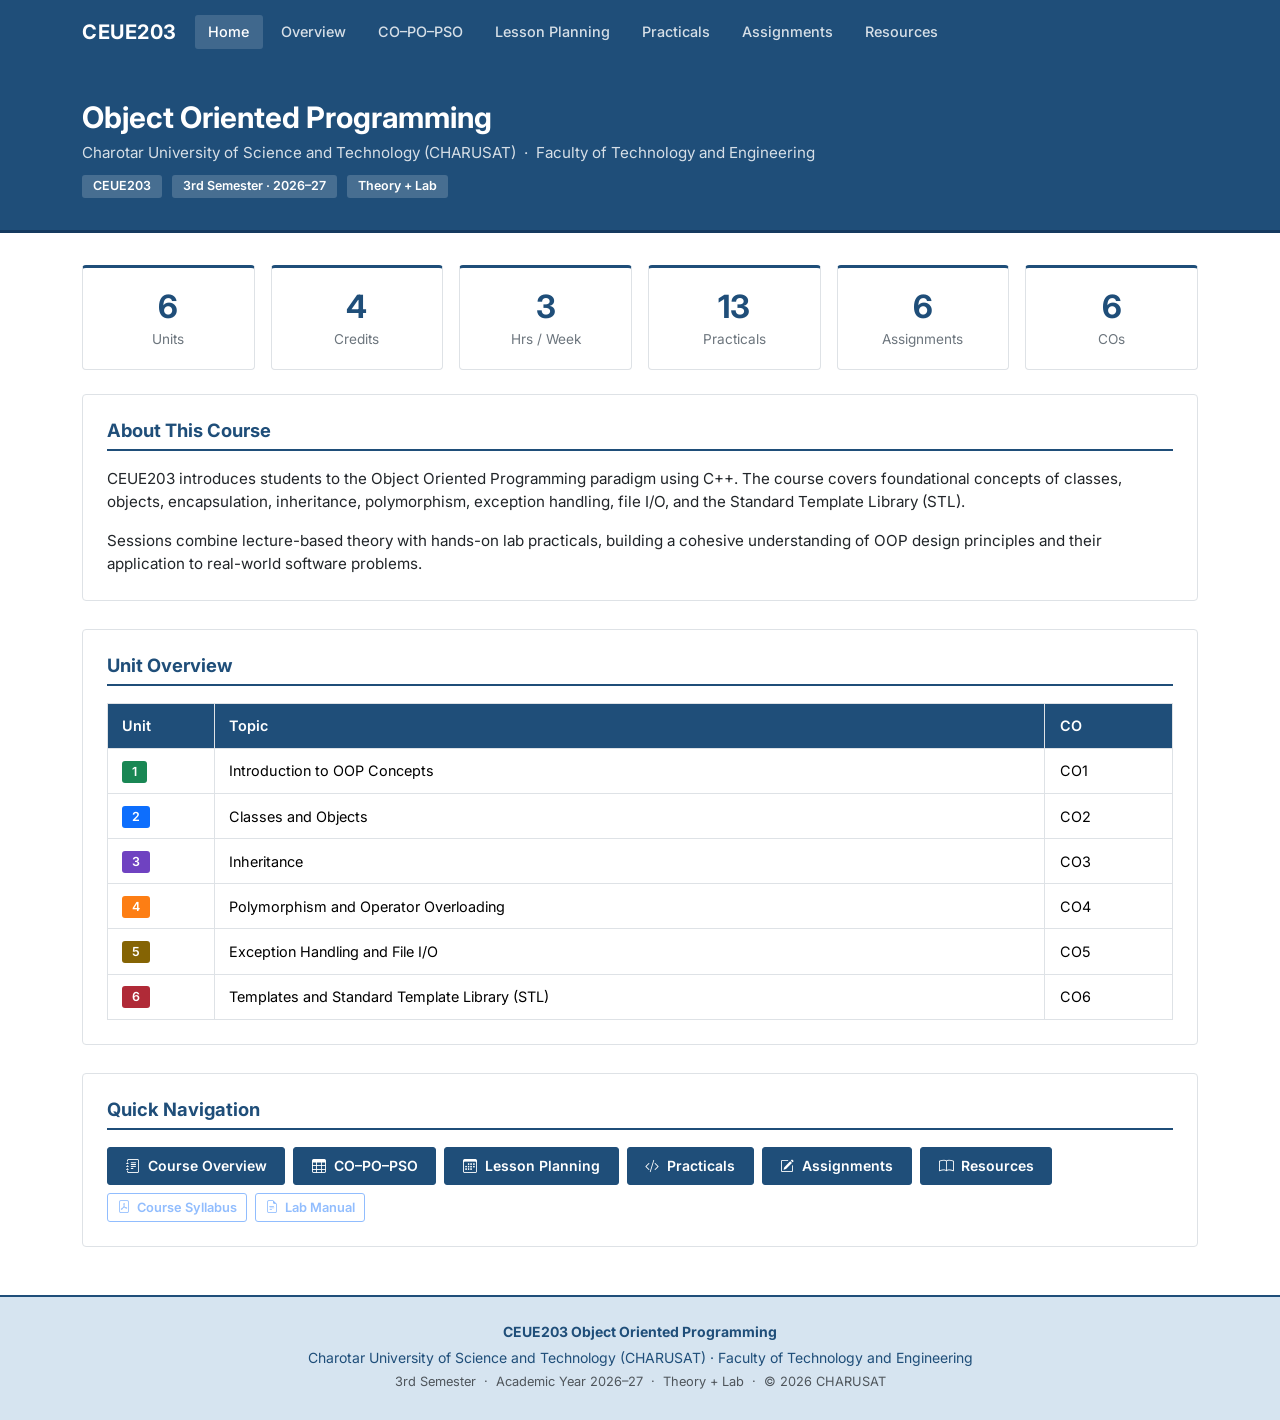
==== index.html @ 49689e84 "first commit" ====
<!DOCTYPE html>
<html lang="en">
<head>
  <meta charset="UTF-8">
  <meta name="viewport" content="width=device-width, initial-scale=1.0">
  <title>CEUE203 Object Oriented Programming</title>
  <link href="https://cdn.jsdelivr.net/npm/bootstrap@5.3.2/dist/css/bootstrap.min.css" rel="stylesheet">
  <link rel="stylesheet" href="https://cdn.jsdelivr.net/npm/bootstrap-icons@1.11.1/font/bootstrap-icons.css">
  <link rel="stylesheet" href="style.css">
</head>
<body>

<!-- ── Navbar ─────────────────────────────────────────────────────────────── -->
<nav class="navbar navbar-expand-lg navbar-dark">
  <div class="container">
    <a class="navbar-brand" href="index.html">CEUE203</a>
    <button class="navbar-toggler" type="button" data-bs-toggle="collapse" data-bs-target="#nav">
      <span class="navbar-toggler-icon"></span>
    </button>
    <div class="collapse navbar-collapse" id="nav">
      <ul class="navbar-nav me-auto">
        <li class="nav-item"><a class="nav-link active" href="index.html">Home</a></li>
        <li class="nav-item"><a class="nav-link" href="overview.html">Overview</a></li>
        <li class="nav-item"><a class="nav-link" href="co-po-pso.html">CO&ndash;PO&ndash;PSO</a></li>
        <li class="nav-item"><a class="nav-link" href="lesson-planning.html">Lesson Planning</a></li>
        <li class="nav-item"><a class="nav-link" href="practicals.html">Practicals</a></li>
        <li class="nav-item"><a class="nav-link" href="assignments.html">Assignments</a></li>
        <li class="nav-item"><a class="nav-link" href="resources.html">Resources</a></li>
      </ul>
    </div>
  </div>
</nav>

<!-- ── Page Header ────────────────────────────────────────────────────────── -->
<div class="page-header">
  <div class="container">
    <h1>Object Oriented Programming</h1>
    <p class="sub">
      Charotar University of Science and Technology (CHARUSAT) &nbsp;&middot;&nbsp;
      Faculty of Technology and Engineering
    </p>
    <div class="badges">
      <span class="badge">CEUE203</span>
      <span class="badge">3rd Semester · 2026–27</span>
      <span class="badge">Theory + Lab</span>
    </div>
  </div>
</div>

<!-- ── Main content ───────────────────────────────────────────────────────── -->
<main class="container">

  <!-- Quick Facts -->
  <div class="row g-3 mb-4">
    <div class="col-6 col-md-2">
      <div class="stat-box">
        <h3>6</h3>
        <p>Units</p>
      </div>
    </div>
    <div class="col-6 col-md-2">
      <div class="stat-box">
        <h3>4</h3>
        <p>Credits</p>
      </div>
    </div>
    <div class="col-6 col-md-2">
      <div class="stat-box">
        <h3>3</h3>
        <p>Hrs / Week</p>
      </div>
    </div>
    <div class="col-6 col-md-2">
      <div class="stat-box">
        <h3>13</h3>
        <p>Practicals</p>
      </div>
    </div>
    <div class="col-6 col-md-2">
      <div class="stat-box">
        <h3>6</h3>
        <p>Assignments</p>
      </div>
    </div>
    <div class="col-6 col-md-2">
      <div class="stat-box">
        <h3>6</h3>
        <p>COs</p>
      </div>
    </div>
  </div>

  <!-- Course Description -->
  <div class="section-block">
    <h2>About This Course</h2>
    <p>
      CEUE203 introduces students to the Object Oriented Programming paradigm using C++.
      The course covers foundational concepts of classes, objects, encapsulation, inheritance,
      polymorphism, exception handling, file I/O, and the Standard Template Library (STL).
    </p>
    <p class="mb-0">
      Sessions combine lecture-based theory with hands-on lab practicals, building a cohesive
      understanding of OOP design principles and their application to real-world software problems.
    </p>
  </div>

  <!-- Unit Overview -->
  <div class="section-block">
    <h2>Unit Overview</h2>
    <div class="table-responsive">
      <table class="table table-bordered table-sm">
        <thead>
          <tr>
            <th style="width:10%">Unit</th>
            <th>Topic</th>
            <th style="width:12%">CO</th>
          </tr>
        </thead>
        <tbody>
          <tr>
            <td><span class="badge unit-1">1</span></td>
            <td>Introduction to OOP Concepts</td>
            <td>CO1</td>
          </tr>
          <tr>
            <td><span class="badge unit-2">2</span></td>
            <td>Classes and Objects</td>
            <td>CO2</td>
          </tr>
          <tr>
            <td><span class="badge unit-3">3</span></td>
            <td>Inheritance</td>
            <td>CO3</td>
          </tr>
          <tr>
            <td><span class="badge unit-4">4</span></td>
            <td>Polymorphism and Operator Overloading</td>
            <td>CO4</td>
          </tr>
          <tr>
            <td><span class="badge unit-5">5</span></td>
            <td>Exception Handling and File I/O</td>
            <td>CO5</td>
          </tr>
          <tr>
            <td><span class="badge unit-6">6</span></td>
            <td>Templates and Standard Template Library (STL)</td>
            <td>CO6</td>
          </tr>
        </tbody>
      </table>
    </div>
  </div>

  <!-- Quick Navigation -->
  <div class="section-block">
    <h2>Quick Navigation</h2>
    <div class="d-flex flex-wrap gap-2">
      <a href="overview.html" class="btn btn-primary">
        <i class="bi bi-journal-text"></i>&nbsp; Course Overview
      </a>
      <a href="co-po-pso.html" class="btn btn-primary">
        <i class="bi bi-table"></i>&nbsp; CO&ndash;PO&ndash;PSO
      </a>
      <a href="lesson-planning.html" class="btn btn-primary">
        <i class="bi bi-calendar3"></i>&nbsp; Lesson Planning
      </a>
      <a href="practicals.html" class="btn btn-primary">
        <i class="bi bi-code-slash"></i>&nbsp; Practicals
      </a>
      <a href="assignments.html" class="btn btn-primary">
        <i class="bi bi-pencil-square"></i>&nbsp; Assignments
      </a>
      <a href="resources.html" class="btn btn-primary">
        <i class="bi bi-book"></i>&nbsp; Resources
      </a>
      <a href="#" class="btn btn-outline-primary drive-btn" data-drive-key="SYLLABUS">
        <i class="bi bi-file-pdf"></i>&nbsp; Course Syllabus
      </a>
      <a href="#" class="btn btn-outline-primary drive-btn" data-drive-key="LAB_MANUAL">
        <i class="bi bi-file-earmark-text"></i>&nbsp; Lab Manual
      </a>
    </div>
  </div>

</main>

<!-- ── Footer ─────────────────────────────────────────────────────────────── -->
<footer class="site-footer">
  <div class="container">
    <p><strong>CEUE203 Object Oriented Programming</strong></p>
    <p>Charotar University of Science and Technology (CHARUSAT) &middot; Faculty of Technology and Engineering</p>
    <p class="text-muted">3rd Semester &nbsp;&middot;&nbsp; Academic Year 2026–27 &nbsp;&middot;&nbsp; Theory + Lab &nbsp;&middot;&nbsp; &copy; 2026 CHARUSAT</p>
  </div>
</footer>

<script src="https://cdn.jsdelivr.net/npm/bootstrap@5.3.2/dist/js/bootstrap.bundle.min.js"></script>
<script src="main.js"></script>
</body>
</html>
---- style.css ----
/* ============================================================================
   CEUE203 Object Oriented Programming
   Custom Stylesheet (Bootstrap 5 overrides)
   ============================================================================ */

@import url('https://fonts.googleapis.com/css2?family=Inter:wght@400;600;700&display=swap');

/* ─── CSS Variables ─────────────────────────────────────────────────────── */
:root {
  --primary:   #1F4E79;
  --accent:    #D6E4F0;
  --white:     #ffffff;
  --light-bg:  #f8f9fa;
  --text:      #212529;
  --muted:     #6c757d;
  --border:    #dee2e6;
}

/* ─── Global ─────────────────────────────────────────────────────────────── */
body {
  font-family: 'Inter', system-ui, sans-serif;
  font-size: 0.95rem;
  color: var(--text);
  background: var(--white);
}

h1, h2, h3, h4, h5, h6 {
  font-family: 'Inter', sans-serif;
  font-weight: 700;
  color: var(--primary);
}

a {
  color: var(--primary);
}

a:hover {
  color: #163a5f;
}

/* ─── Navbar ─────────────────────────────────────────────────────────────── */
.navbar {
  background-color: var(--primary) !important;
  padding: 0.75rem 0;
}

.navbar-brand {
  font-weight: 700;
  font-size: 1.25rem;
  color: var(--white) !important;
  letter-spacing: 0.5px;
}

.navbar-nav .nav-link {
  color: rgba(255,255,255,0.82) !important;
  font-weight: 500;
  font-size: 0.9rem;
  padding: 0.4rem 0.85rem !important;
  border-radius: 3px;
  margin: 0 0.15rem;
}

.navbar-nav .nav-link:hover,
.navbar-nav .nav-link.active {
  color: var(--white) !important;
  background-color: rgba(255,255,255,0.15);
}

.navbar-toggler {
  border-color: rgba(255,255,255,0.4);
}

.navbar-toggler-icon {
  background-image: url("data:image/svg+xml,%3csvg xmlns='http://www.w3.org/2000/svg' viewBox='0 0 30 30'%3e%3cpath stroke='rgba%28255,255,255,0.85%29' stroke-linecap='round' stroke-miterlimit='10' stroke-width='2' d='M4 7h22M4 15h22M4 23h22'/%3e%3c/svg%3e");
}

/* View-mode toggle pill */
.view-mode-toggle {
  display: flex;
  align-items: center;
  gap: 0.6rem;
  background: rgba(255,255,255,0.12);
  border-radius: 4px;
  padding: 0.35rem 0.75rem;
}

.view-mode-toggle label {
  color: var(--white);
  font-size: 0.82rem;
  font-weight: 600;
  margin: 0;
  cursor: pointer;
  white-space: nowrap;
  letter-spacing: 0.3px;
}

.form-check-input {
  cursor: pointer;
  width: 2.6rem;
  height: 1.35rem;
  background-color: rgba(255,255,255,0.25);
  border-color: rgba(255,255,255,0.4);
}

.form-check-input:checked {
  background-color: var(--accent);
  border-color: var(--accent);
}

.form-check-input:focus {
  box-shadow: none;
}

/* ─── Page Header ────────────────────────────────────────────────────────── */
.page-header {
  background-color: var(--primary);
  color: var(--white);
  padding: 2.25rem 0 2rem;
  margin-bottom: 2rem;
  border-bottom: 3px solid #163a5f;
}

.page-header h1 {
  color: var(--white);
  font-size: 1.85rem;
  margin-bottom: 0.4rem;
}

.page-header .sub {
  color: rgba(255,255,255,0.82);
  font-size: 0.95rem;
  margin: 0;
}

.page-header .badges {
  margin-top: 0.6rem;
}

.page-header .badge {
  font-size: 0.78rem;
  font-weight: 600;
  background: rgba(255,255,255,0.18);
  color: var(--white);
  margin-right: 0.35rem;
  padding: 0.35rem 0.7rem;
  border-radius: 3px;
}

/* ─── Section wrapper ────────────────────────────────────────────────────── */
.section-block {
  background: var(--white);
  border: 1px solid var(--border);
  border-radius: 4px;
  padding: 1.5rem;
  margin-bottom: 1.75rem;
}

.section-block h2,
.section-block h3 {
  font-size: 1.15rem;
  padding-bottom: 0.5rem;
  border-bottom: 2px solid var(--primary);
  margin-bottom: 1.1rem;
}

/* ─── Tables ─────────────────────────────────────────────────────────────── */
.table {
  font-size: 0.9rem;
  margin-bottom: 0;
}

.table thead th {
  background-color: var(--primary);
  color: var(--white);
  font-weight: 600;
  border: none;
  padding: 0.7rem 0.9rem;
  vertical-align: middle;
}

.table tbody td,
.table tbody th {
  padding: 0.65rem 0.9rem;
  vertical-align: middle;
  border-bottom: 1px solid #e9ecef;
}

.table-striped > tbody > tr:nth-of-type(odd) > * {
  background-color: rgba(214,228,240,0.18);
}

.table tbody tr:hover > td {
  background-color: rgba(214,228,240,0.3);
}

.table-bordered th,
.table-bordered td {
  border: 1px solid var(--border) !important;
}

/* ─── Accordion ──────────────────────────────────────────────────────────── */
.accordion-item {
  border: 1px solid var(--border);
  border-radius: 4px !important;
  margin-bottom: 0.6rem;
  overflow: hidden;
}

.accordion-button {
  background-color: var(--white);
  color: var(--primary);
  font-weight: 600;
  font-size: 0.92rem;
  padding: 0.9rem 1.1rem;
  border: none;
}

.accordion-button:not(.collapsed) {
  background-color: var(--accent);
  color: var(--primary);
  box-shadow: none;
}

.accordion-button:focus {
  box-shadow: none;
}

.accordion-button::after {
  filter: none;
}

.accordion-button:not(.collapsed)::after {
  filter: none;
}

.accordion-body {
  padding: 1.25rem 1.25rem;
  background: #fafcfe;
  border-top: 1px solid var(--border);
}

/* ─── Cards ──────────────────────────────────────────────────────────────── */
.card {
  border: 1px solid var(--border);
  border-radius: 4px;
  box-shadow: none;
  margin-bottom: 1rem;
}

.card-header {
  background-color: var(--primary);
  color: var(--white);
  font-weight: 600;
  font-size: 0.88rem;
  padding: 0.6rem 1rem;
  border-radius: 0;
}

.card-body {
  padding: 1.1rem;
}

.card-title {
  color: var(--primary);
  font-size: 0.98rem;
  font-weight: 700;
  margin-bottom: 0.6rem;
}

/* Stat info boxes (home page) */
.stat-box {
  border: 1px solid var(--border);
  border-top: 3px solid var(--primary);
  border-radius: 4px;
  padding: 1.2rem 1rem;
  text-align: center;
  background: var(--white);
}

.stat-box h3 {
  font-size: 2rem;
  margin-bottom: 0.2rem;
  color: var(--primary);
}

.stat-box p {
  font-size: 0.85rem;
  color: var(--muted);
  margin: 0;
}

/* ─── Badges ─────────────────────────────────────────────────────────────── */
.badge {
  font-weight: 600;
  font-size: 0.78rem;
  padding: 0.3rem 0.6rem;
  border-radius: 3px;
}

.badge-co { background-color: var(--primary); color: var(--white); }

#practicalsAccordion .accordion-button::after {
  margin-left: 0.5rem;
}
.co-badges {
  justify-content: flex-start;
}

.badge-coursera { background-color: #0056d2; color: var(--white); }
.badge-youtube  { background-color: #c4302b; color: var(--white); }
.badge-docs     { background-color: #444;    color: var(--white); }

/* Resource link chips */
.resource-link {
  display: inline-flex;
  align-items: center;
  padding: 0.2rem 0.55rem;
  font-size: 0.8rem;
  font-weight: 500;
  border-radius: 4px;
  border: 1px solid var(--border);
  color: var(--text);
  background: var(--white);
  text-decoration: none;
  white-space: nowrap;
  transition: background 0.15s, border-color 0.15s;
}
.resource-link:hover {
  background: #f1f5f9;
  border-color: var(--primary);
  color: var(--primary);
}

/* Unit-phase colours (OOP) */
.unit-1  { background-color: #198754; color: #fff; }   /* green   Unit 1: Intro        */
.unit-2  { background-color: #0d6efd; color: #fff; }   /* blue    Unit 2: Classes        */
.unit-3  { background-color: #6f42c1; color: #fff; }   /* purple  Unit 3: Inheritance    */
.unit-4  { background-color: #fd7e14; color: #fff; }   /* orange  Unit 4: Polymorphism   */
.unit-5  { background-color: #856404; color: #fff; }   /* amber   Unit 5: Exception / IO */
.unit-6  { background-color: #b02a37; color: #fff; }   /* red     Unit 6: Templates/STL  */

/* ─── Buttons ────────────────────────────────────────────────────────────── */
.btn {
  font-size: 0.875rem;
  font-weight: 600;
  border-radius: 3px;
  padding: 0.45rem 1.1rem;
}

.btn-primary {
  background-color: var(--primary);
  border-color: var(--primary);
}

.btn-primary:hover {
  background-color: #163a5f;
  border-color: #163a5f;
}

.btn-outline-primary {
  color: var(--primary);
  border-color: var(--primary);
}

.btn-outline-primary:hover,
.btn-outline-primary.active {
  background-color: var(--primary);
  border-color: var(--primary);
  color: var(--white);
}

.btn.disabled,
.btn:disabled {
  opacity: 0.45;
  cursor: not-allowed;
}

/* Filter toolbar */
.filter-bar {
  display: flex;
  flex-wrap: wrap;
  gap: 0.4rem;
  margin-bottom: 1.25rem;
}

/* ─── Faculty-only visibility ────────────────────────────────────────────── */
.faculty-only { display: none; }

.faculty-note {
  background-color: #fff8e1;
  border-left: 4px solid #f0ad4e;
  padding: 0.75rem 1rem;
  margin-top: 0.75rem;
  border-radius: 0 3px 3px 0;
  font-size: 0.88rem;
}

.faculty-note strong {
  display: block;
  color: #856404;
  margin-bottom: 0.25rem;
}

/* ─── Search box ─────────────────────────────────────────────────────────── */
.search-wrap {
  max-width: 480px;
  margin-bottom: 1.25rem;
}

.search-wrap .form-control {
  border: 1px solid var(--border);
  border-right: none;
  border-radius: 3px 0 0 3px;
  font-size: 0.9rem;
  padding: 0.5rem 0.8rem;
}

.search-wrap .form-control:focus {
  border-color: var(--primary);
  box-shadow: none;
}

.search-wrap .btn {
  border-radius: 0 3px 3px 0;
}

/* ─── Footer ─────────────────────────────────────────────────────────────── */
.site-footer {
  background-color: var(--accent);
  color: var(--primary);
  padding: 1.5rem 0;
  margin-top: 3rem;
  border-top: 2px solid var(--primary);
  font-size: 0.875rem;
  text-align: center;
}

.site-footer p {
  margin-bottom: 0.3rem;
}

.site-footer .text-muted {
  font-size: 0.8rem;
}

/* Drive-link button */
.drive-btn {
  font-size: 0.8rem;
  padding: 0.25rem 0.6rem;
}

/* ─── Responsive ─────────────────────────────────────────────────────────── */
@media (max-width: 768px) {
  .page-header h1 { font-size: 1.45rem; }

  .view-mode-toggle {
    margin-top: 0.75rem;
    justify-content: flex-start;
  }

  .stat-box h3 { font-size: 1.6rem; }

  .table { font-size: 0.82rem; }

  .accordion-button { font-size: 0.85rem; }
}
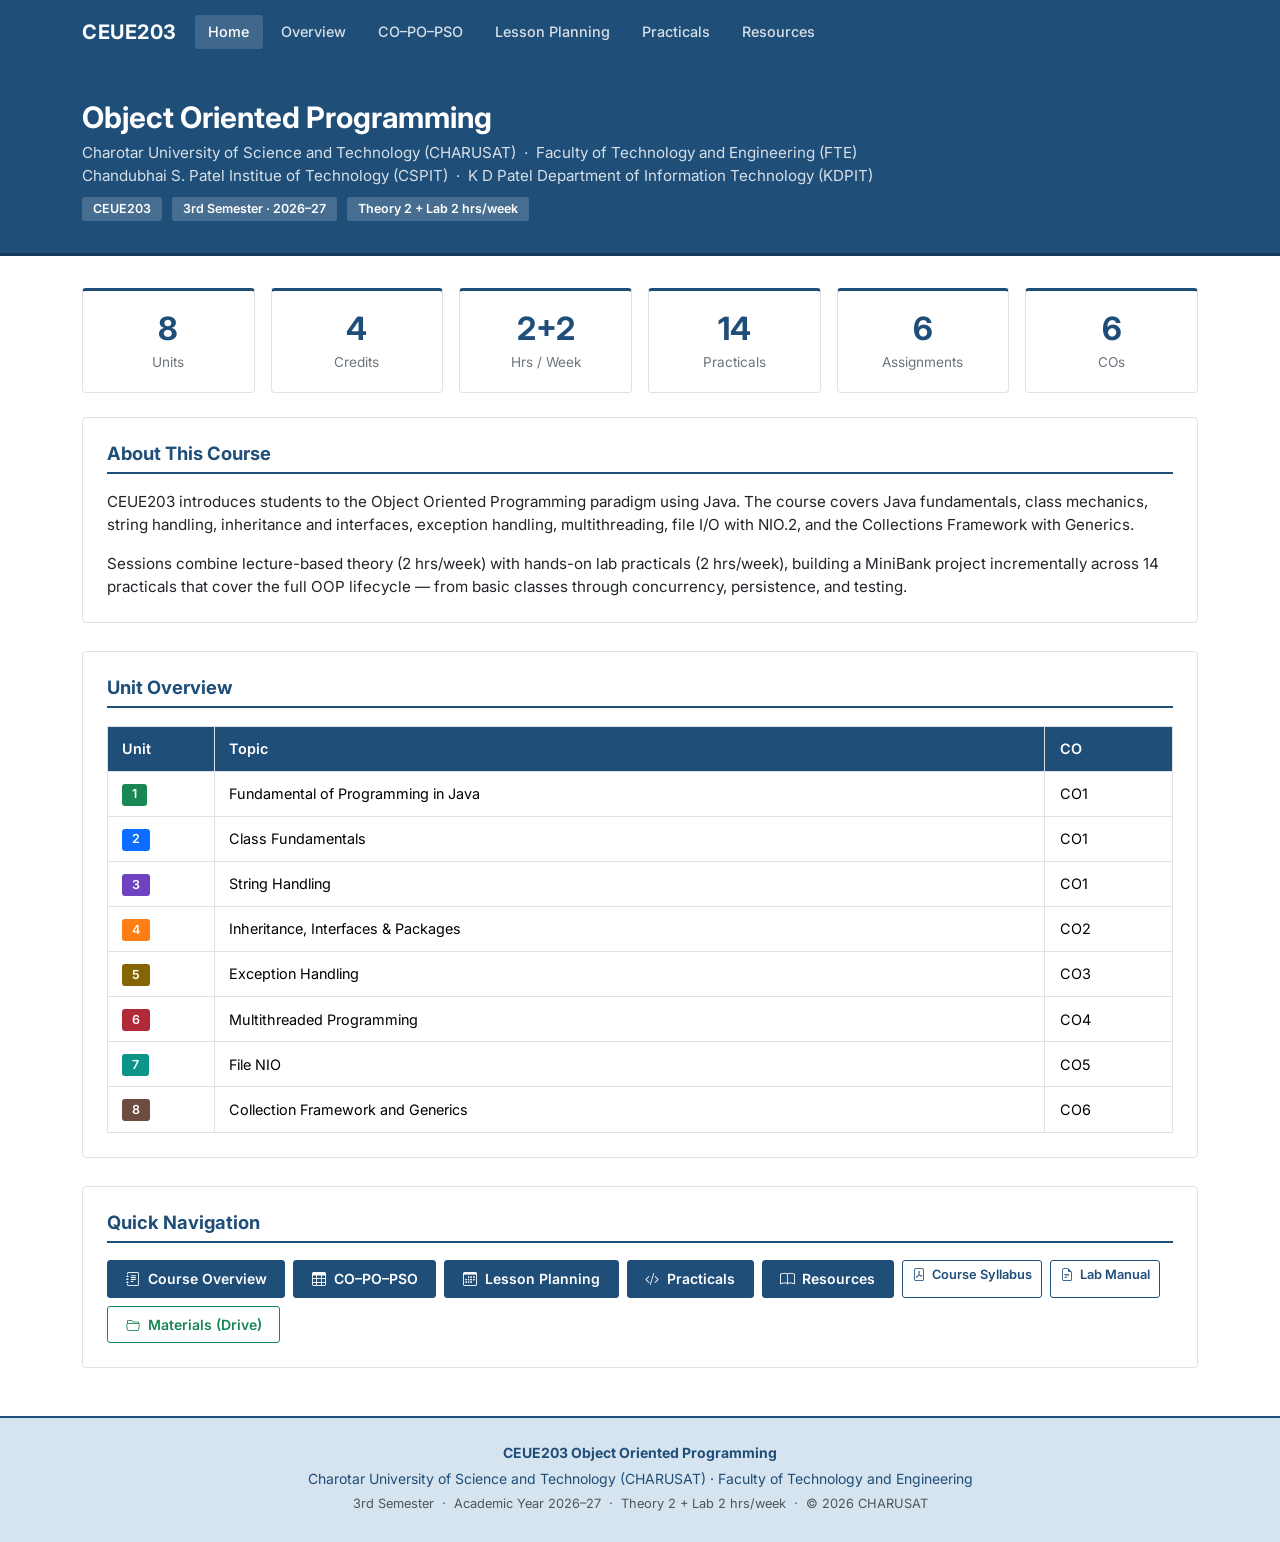
==== commit 4ca17661: "content modification" ====
--- a/index.html
+++ b/index.html
@@ -24,7 +24,7 @@
         <li class="nav-item"><a class="nav-link" href="co-po-pso.html">CO&ndash;PO&ndash;PSO</a></li>
         <li class="nav-item"><a class="nav-link" href="lesson-planning.html">Lesson Planning</a></li>
         <li class="nav-item"><a class="nav-link" href="practicals.html">Practicals</a></li>
-        <li class="nav-item"><a class="nav-link" href="assignments.html">Assignments</a></li>
+        <!-- <li class="nav-item"><a class="nav-link" href="assignments.html">Assignments</a></li> -->
         <li class="nav-item"><a class="nav-link" href="resources.html">Resources</a></li>
       </ul>
     </div>
@@ -37,12 +37,14 @@
     <h1>Object Oriented Programming</h1>
     <p class="sub">
       Charotar University of Science and Technology (CHARUSAT) &nbsp;&middot;&nbsp;
-      Faculty of Technology and Engineering
+      Faculty of Technology and Engineering (FTE)<br/>
+      Chandubhai S. Patel Institue of Technology (CSPIT) &nbsp;&middot;&nbsp;
+      K D Patel Department of Information Technology (KDPIT)
     </p>
     <div class="badges">
       <span class="badge">CEUE203</span>
       <span class="badge">3rd Semester · 2026–27</span>
-      <span class="badge">Theory + Lab</span>
+        <span class="badge">Theory 2 + Lab 2 hrs/week</span>
     </div>
   </div>
 </div>
@@ -54,7 +56,7 @@
   <div class="row g-3 mb-4">
     <div class="col-6 col-md-2">
       <div class="stat-box">
-        <h3>6</h3>
+        <h3>8</h3>
         <p>Units</p>
       </div>
     </div>
@@ -66,13 +68,13 @@
     </div>
     <div class="col-6 col-md-2">
       <div class="stat-box">
-        <h3>3</h3>
+        <h3>2+2</h3>
         <p>Hrs / Week</p>
       </div>
     </div>
     <div class="col-6 col-md-2">
       <div class="stat-box">
-        <h3>13</h3>
+        <h3>14</h3>
         <p>Practicals</p>
       </div>
     </div>
@@ -94,13 +96,14 @@
   <div class="section-block">
     <h2>About This Course</h2>
     <p>
-      CEUE203 introduces students to the Object Oriented Programming paradigm using C++.
-      The course covers foundational concepts of classes, objects, encapsulation, inheritance,
-      polymorphism, exception handling, file I/O, and the Standard Template Library (STL).
+      CEUE203 introduces students to the Object Oriented Programming paradigm using Java.
+      The course covers Java fundamentals, class mechanics, string handling, inheritance and interfaces,
+      exception handling, multithreading, file I/O with NIO.2, and the Collections Framework with Generics.
     </p>
     <p class="mb-0">
-      Sessions combine lecture-based theory with hands-on lab practicals, building a cohesive
-      understanding of OOP design principles and their application to real-world software problems.
+      Sessions combine lecture-based theory (2 hrs/week) with hands-on lab practicals (2 hrs/week),
+      building a MiniBank project incrementally across 14 practicals that cover the full OOP lifecycle —
+      from basic classes through concurrency, persistence, and testing.
     </p>
   </div>
 
@@ -119,32 +122,42 @@
         <tbody>
           <tr>
             <td><span class="badge unit-1">1</span></td>
-            <td>Introduction to OOP Concepts</td>
+            <td>Fundamental of Programming in Java</td>
             <td>CO1</td>
           </tr>
           <tr>
             <td><span class="badge unit-2">2</span></td>
-            <td>Classes and Objects</td>
+            <td>Class Fundamentals</td>
+            <td>CO1</td>
+          </tr>
+          <tr>
+            <td><span class="badge unit-3">3</span></td>
+            <td>String Handling</td>
+            <td>CO1</td>
+          </tr>
+          <tr>
+            <td><span class="badge unit-4">4</span></td>
+            <td>Inheritance, Interfaces &amp; Packages</td>
             <td>CO2</td>
           </tr>
           <tr>
-            <td><span class="badge unit-3">3</span></td>
-            <td>Inheritance</td>
+            <td><span class="badge unit-5">5</span></td>
+            <td>Exception Handling</td>
             <td>CO3</td>
           </tr>
           <tr>
-            <td><span class="badge unit-4">4</span></td>
-            <td>Polymorphism and Operator Overloading</td>
+            <td><span class="badge unit-6">6</span></td>
+            <td>Multithreaded Programming</td>
             <td>CO4</td>
           </tr>
           <tr>
-            <td><span class="badge unit-5">5</span></td>
-            <td>Exception Handling and File I/O</td>
+            <td><span class="badge unit-7">7</span></td>
+            <td>File NIO</td>
             <td>CO5</td>
           </tr>
           <tr>
-            <td><span class="badge unit-6">6</span></td>
-            <td>Templates and Standard Template Library (STL)</td>
+            <td><span class="badge unit-8">8</span></td>
+            <td>Collection Framework and Generics</td>
             <td>CO6</td>
           </tr>
         </tbody>
@@ -168,9 +181,9 @@
       <a href="practicals.html" class="btn btn-primary">
         <i class="bi bi-code-slash"></i>&nbsp; Practicals
       </a>
-      <a href="assignments.html" class="btn btn-primary">
+      <!-- <a href="assignments.html" class="btn btn-primary">
         <i class="bi bi-pencil-square"></i>&nbsp; Assignments
-      </a>
+      </a> -->
       <a href="resources.html" class="btn btn-primary">
         <i class="bi bi-book"></i>&nbsp; Resources
       </a>
@@ -179,6 +192,9 @@
       </a>
       <a href="#" class="btn btn-outline-primary drive-btn" data-drive-key="LAB_MANUAL">
         <i class="bi bi-file-earmark-text"></i>&nbsp; Lab Manual
+      </a>
+      <a href="https://drive.google.com/drive/folders/1bxTDfsqrt0fJPvSvMXY8lIWRcAXSFB2i?usp=sharing" class="btn btn-outline-success" target="_blank" rel="noopener">
+        <i class="bi bi-folder2-open"></i>&nbsp; Materials (Drive)
       </a>
     </div>
   </div>
@@ -190,7 +206,7 @@
   <div class="container">
     <p><strong>CEUE203 Object Oriented Programming</strong></p>
     <p>Charotar University of Science and Technology (CHARUSAT) &middot; Faculty of Technology and Engineering</p>
-    <p class="text-muted">3rd Semester &nbsp;&middot;&nbsp; Academic Year 2026–27 &nbsp;&middot;&nbsp; Theory + Lab &nbsp;&middot;&nbsp; &copy; 2026 CHARUSAT</p>
+    <p class="text-muted">3rd Semester &nbsp;&middot;&nbsp; Academic Year 2026&ndash;27 &nbsp;&middot;&nbsp; Theory 2 + Lab 2 hrs/week &nbsp;&middot;&nbsp; &copy; 2026 CHARUSAT</p>
   </div>
 </footer>
 
--- a/style.css
+++ b/style.css
@@ -332,12 +332,14 @@
 }
 
 /* Unit-phase colours (OOP) */
-.unit-1  { background-color: #198754; color: #fff; }   /* green   Unit 1: Intro        */
-.unit-2  { background-color: #0d6efd; color: #fff; }   /* blue    Unit 2: Classes        */
-.unit-3  { background-color: #6f42c1; color: #fff; }   /* purple  Unit 3: Inheritance    */
-.unit-4  { background-color: #fd7e14; color: #fff; }   /* orange  Unit 4: Polymorphism   */
-.unit-5  { background-color: #856404; color: #fff; }   /* amber   Unit 5: Exception / IO */
-.unit-6  { background-color: #b02a37; color: #fff; }   /* red     Unit 6: Templates/STL  */
+.unit-1  { background-color: #198754; color: #fff; }   /* green   Unit 1: Java Fundamentals        */
+.unit-2  { background-color: #0d6efd; color: #fff; }   /* blue    Unit 2: Class Fundamentals       */
+.unit-3  { background-color: #6f42c1; color: #fff; }   /* purple  Unit 3: String Handling          */
+.unit-4  { background-color: #fd7e14; color: #fff; }   /* orange  Unit 4: Inheritance/Interfaces   */
+.unit-5  { background-color: #856404; color: #fff; }   /* amber   Unit 5: Exception Handling       */
+.unit-6  { background-color: #b02a37; color: #fff; }   /* red     Unit 6: Multithreading           */
+.unit-7  { background-color: #0d9488; color: #fff; }   /* teal    Unit 7: File NIO                 */
+.unit-8  { background-color: #6d4c41; color: #fff; }   /* brown   Unit 8: Collections / Generics   */
 
 /* ─── Buttons ────────────────────────────────────────────────────────────── */
 .btn {
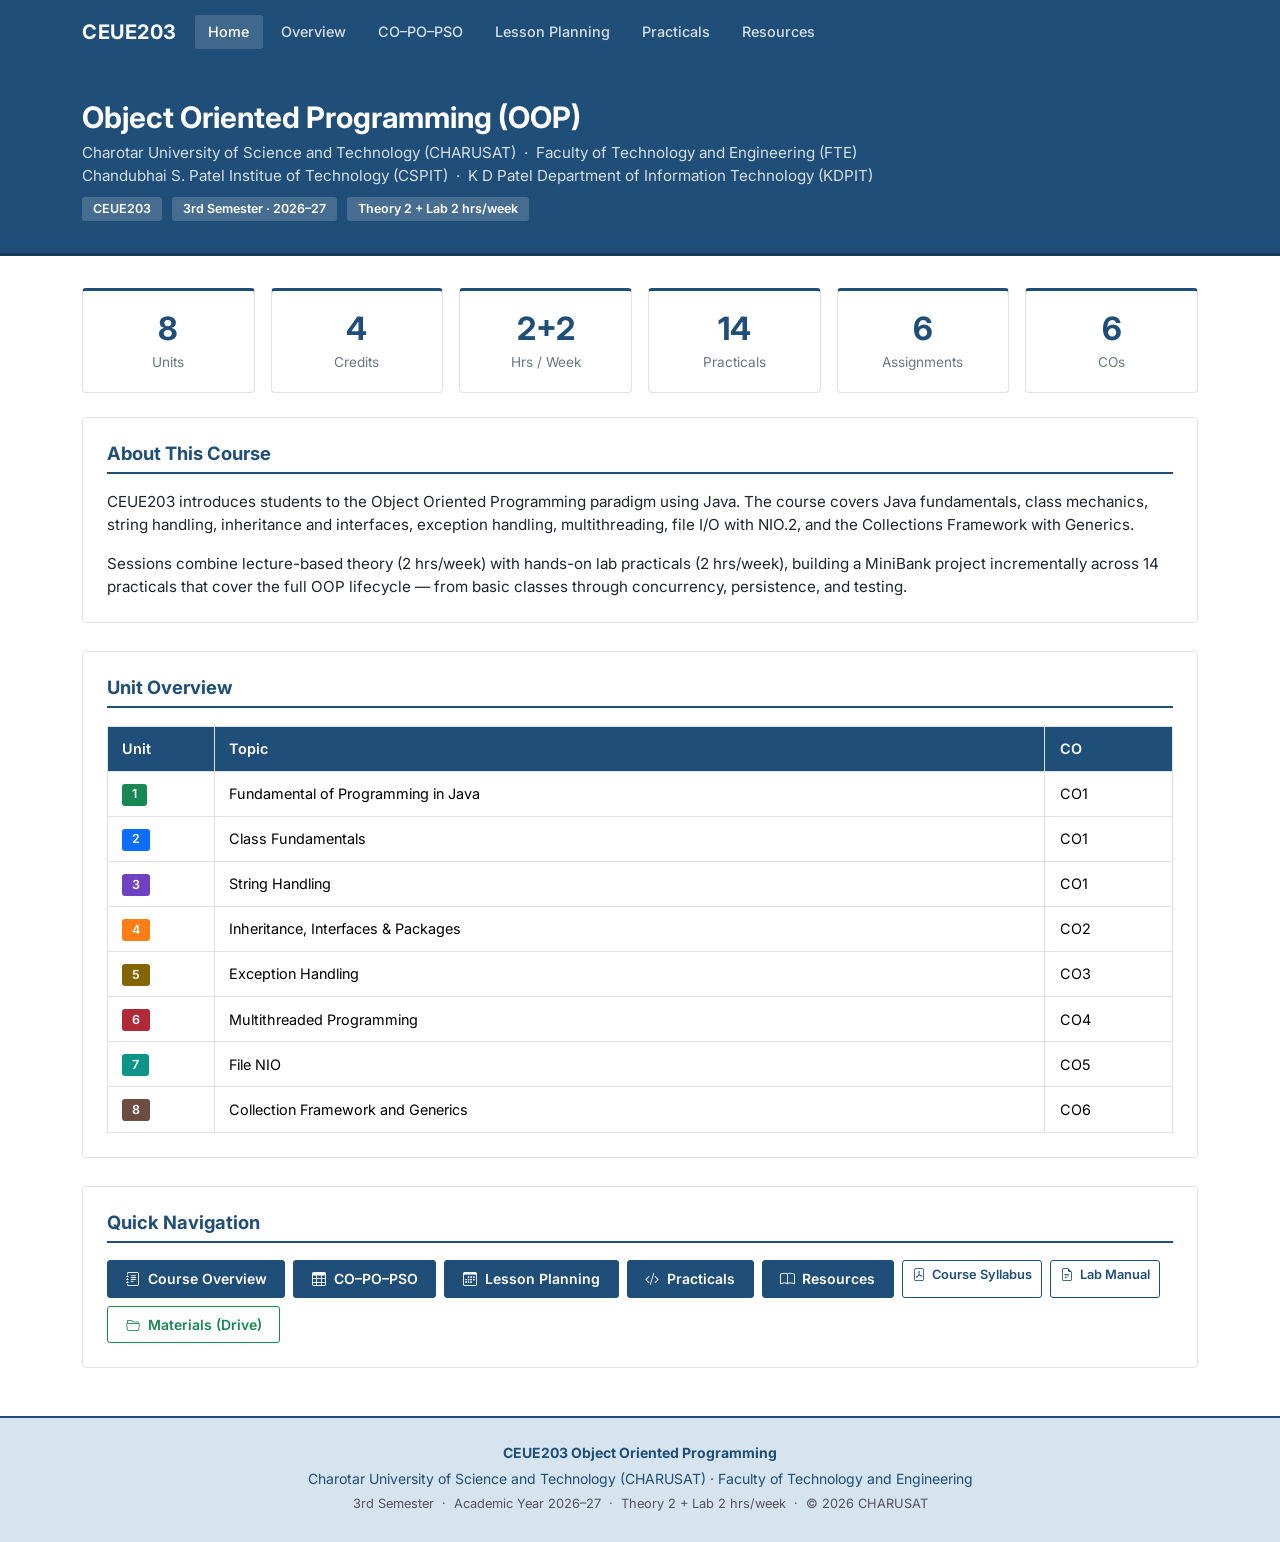
==== commit fbaead24: "Name changed" ====
--- a/index.html
+++ b/index.html
@@ -34,7 +34,7 @@
 <!-- ── Page Header ────────────────────────────────────────────────────────── -->
 <div class="page-header">
   <div class="container">
-    <h1>Object Oriented Programming</h1>
+    <h1>Object Oriented Programming (OOP)</h1>
     <p class="sub">
       Charotar University of Science and Technology (CHARUSAT) &nbsp;&middot;&nbsp;
       Faculty of Technology and Engineering (FTE)<br/>
